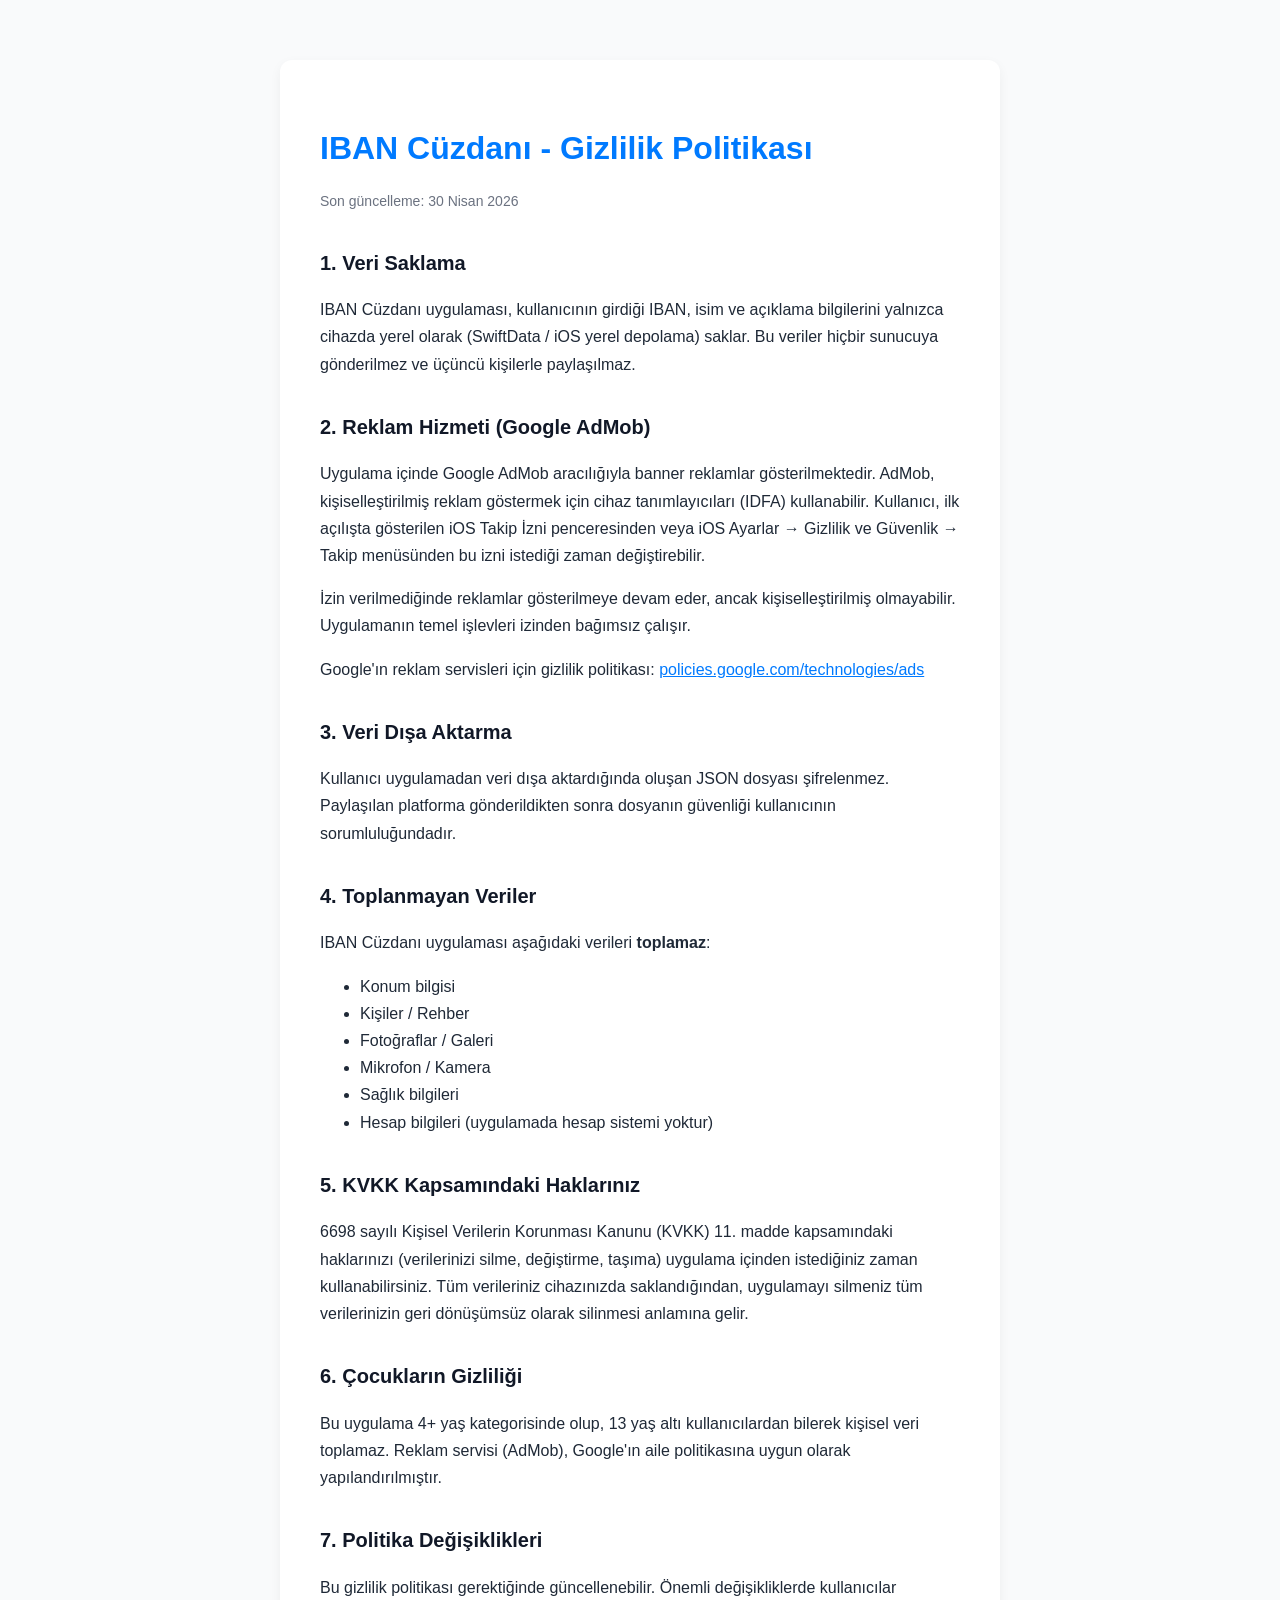
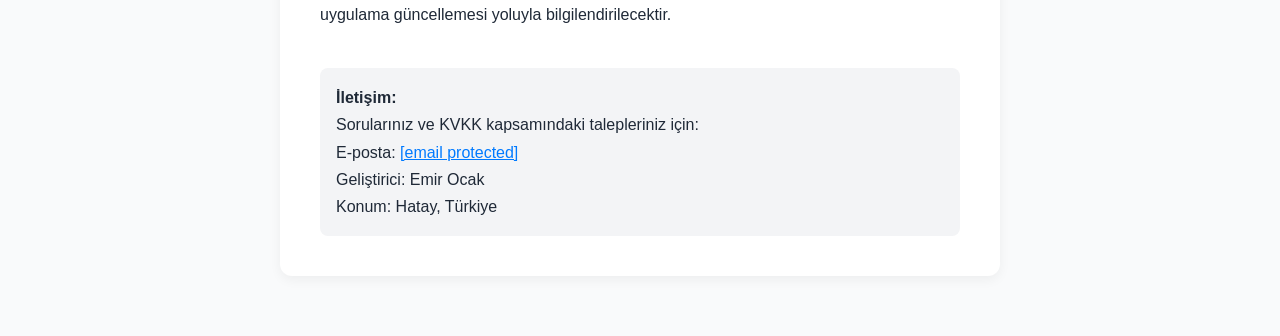
==== privacy.html @ c0865184 "Add files via upload" ====
<!DOCTYPE html>
<html lang="tr">
<head>
    <meta charset="UTF-8">
    <meta name="viewport" content="width=device-width, initial-scale=1.0">
    <title>IBAN Cüzdanı - Gizlilik Politikası</title>
    <style>
        body {
            font-family: -apple-system, BlinkMacSystemFont, 'Segoe UI', Roboto, sans-serif;
            max-width: 720px;
            margin: 40px auto;
            padding: 20px;
            line-height: 1.7;
            color: #1f2937;
            background: #f9fafb;
        }
        .container {
            background: white;
            padding: 40px;
            border-radius: 12px;
            box-shadow: 0 4px 12px rgba(0,0,0,0.05);
        }
        h1 {
            color: #007AFF;
            margin-bottom: 8px;
        }
        h2 {
            color: #111827;
            margin-top: 32px;
            font-size: 20px;
        }
        .updated {
            color: #6b7280;
            font-size: 14px;
            margin-bottom: 24px;
        }
        a { color: #007AFF; }
        .contact {
            margin-top: 40px;
            padding: 16px;
            background: #f3f4f6;
            border-radius: 8px;
        }
    </style>
</head>
<body>
    <div class="container">
        <h1>IBAN Cüzdanı - Gizlilik Politikası</h1>
        <p class="updated">Son güncelleme: 30 Nisan 2026</p>

        <h2>1. Veri Saklama</h2>
        <p>
            IBAN Cüzdanı uygulaması, kullanıcının girdiği IBAN, isim ve açıklama bilgilerini
            yalnızca cihazda yerel olarak (SwiftData / iOS yerel depolama) saklar.
            Bu veriler hiçbir sunucuya gönderilmez ve üçüncü kişilerle paylaşılmaz.
        </p>

        <h2>2. Reklam Hizmeti (Google AdMob)</h2>
        <p>
            Uygulama içinde Google AdMob aracılığıyla banner reklamlar gösterilmektedir.
            AdMob, kişiselleştirilmiş reklam göstermek için cihaz tanımlayıcıları (IDFA)
            kullanabilir. Kullanıcı, ilk açılışta gösterilen iOS Takip İzni penceresinden
            veya iOS Ayarlar → Gizlilik ve Güvenlik → Takip menüsünden bu izni istediği
            zaman değiştirebilir.
        </p>
        <p>
            İzin verilmediğinde reklamlar gösterilmeye devam eder, ancak kişiselleştirilmiş
            olmayabilir. Uygulamanın temel işlevleri izinden bağımsız çalışır.
        </p>
        <p>
            Google'ın reklam servisleri için gizlilik politikası:
            <a href="https://policies.google.com/technologies/ads" target="_blank">
                policies.google.com/technologies/ads
            </a>
        </p>

        <h2>3. Veri Dışa Aktarma</h2>
        <p>
            Kullanıcı uygulamadan veri dışa aktardığında oluşan JSON dosyası şifrelenmez.
            Paylaşılan platforma gönderildikten sonra dosyanın güvenliği kullanıcının
            sorumluluğundadır.
        </p>

        <h2>4. Toplanmayan Veriler</h2>
        <p>
            IBAN Cüzdanı uygulaması aşağıdaki verileri <strong>toplamaz</strong>:
        </p>
        <ul>
            <li>Konum bilgisi</li>
            <li>Kişiler / Rehber</li>
            <li>Fotoğraflar / Galeri</li>
            <li>Mikrofon / Kamera</li>
            <li>Sağlık bilgileri</li>
            <li>Hesap bilgileri (uygulamada hesap sistemi yoktur)</li>
        </ul>

        <h2>5. KVKK Kapsamındaki Haklarınız</h2>
        <p>
            6698 sayılı Kişisel Verilerin Korunması Kanunu (KVKK) 11. madde kapsamındaki
            haklarınızı (verilerinizi silme, değiştirme, taşıma) uygulama içinden
            istediğiniz zaman kullanabilirsiniz. Tüm verileriniz cihazınızda
            saklandığından, uygulamayı silmeniz tüm verilerinizin geri dönüşümsüz olarak
            silinmesi anlamına gelir.
        </p>

        <h2>6. Çocukların Gizliliği</h2>
        <p>
            Bu uygulama 4+ yaş kategorisinde olup, 13 yaş altı kullanıcılardan bilerek
            kişisel veri toplamaz. Reklam servisi (AdMob), Google'ın aile politikasına
            uygun olarak yapılandırılmıştır.
        </p>

        <h2>7. Politika Değişiklikleri</h2>
        <p>
            Bu gizlilik politikası gerektiğinde güncellenebilir. Önemli değişikliklerde
            kullanıcılar uygulama güncellemesi yoluyla bilgilendirilecektir.
        </p>

        <div class="contact">
            <strong>İletişim:</strong><br>
            Sorularınız ve KVKK kapsamındaki talepleriniz için:<br>
            E-posta: <a href="mailto:[email protected]">[email protected]</a><br>
            Geliştirici: Emir Ocak<br>
            Konum: Hatay, Türkiye
        </div>
    </div>
</body>
</html>
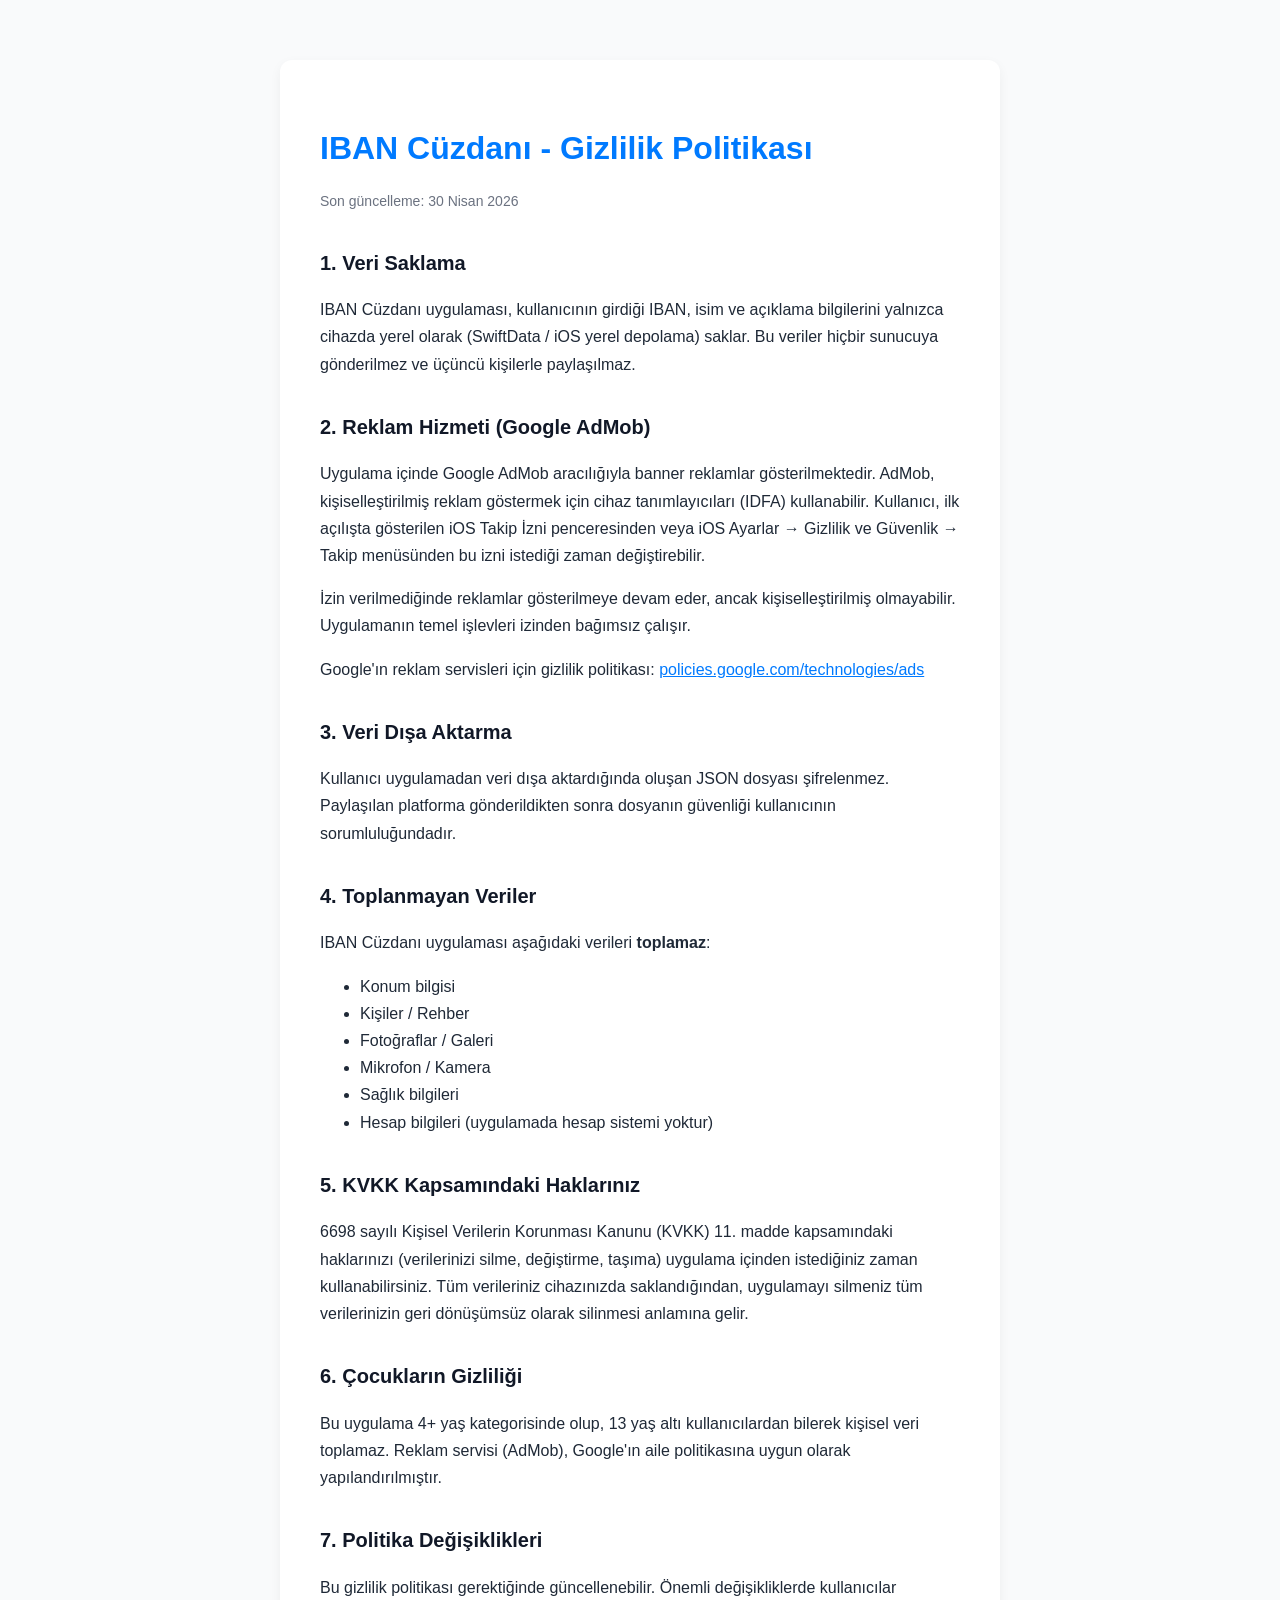
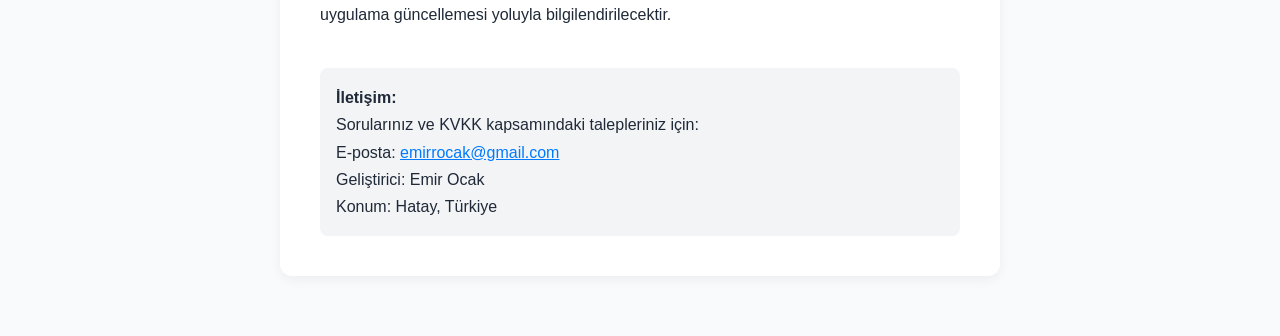
==== commit c448cbe9: "Update privacy.html" ====
--- a/privacy.html
+++ b/privacy.html
@@ -119,7 +119,7 @@
         <div class="contact">
             <strong>İletişim:</strong><br>
             Sorularınız ve KVKK kapsamındaki talepleriniz için:<br>
-            E-posta: <a href="mailto:[email protected]">[email protected]</a><br>
+            E-posta: <a href="mailto:emirrocak@gmail.com">emirrocak@gmail.com</a><br>
             Geliştirici: Emir Ocak<br>
             Konum: Hatay, Türkiye
         </div>
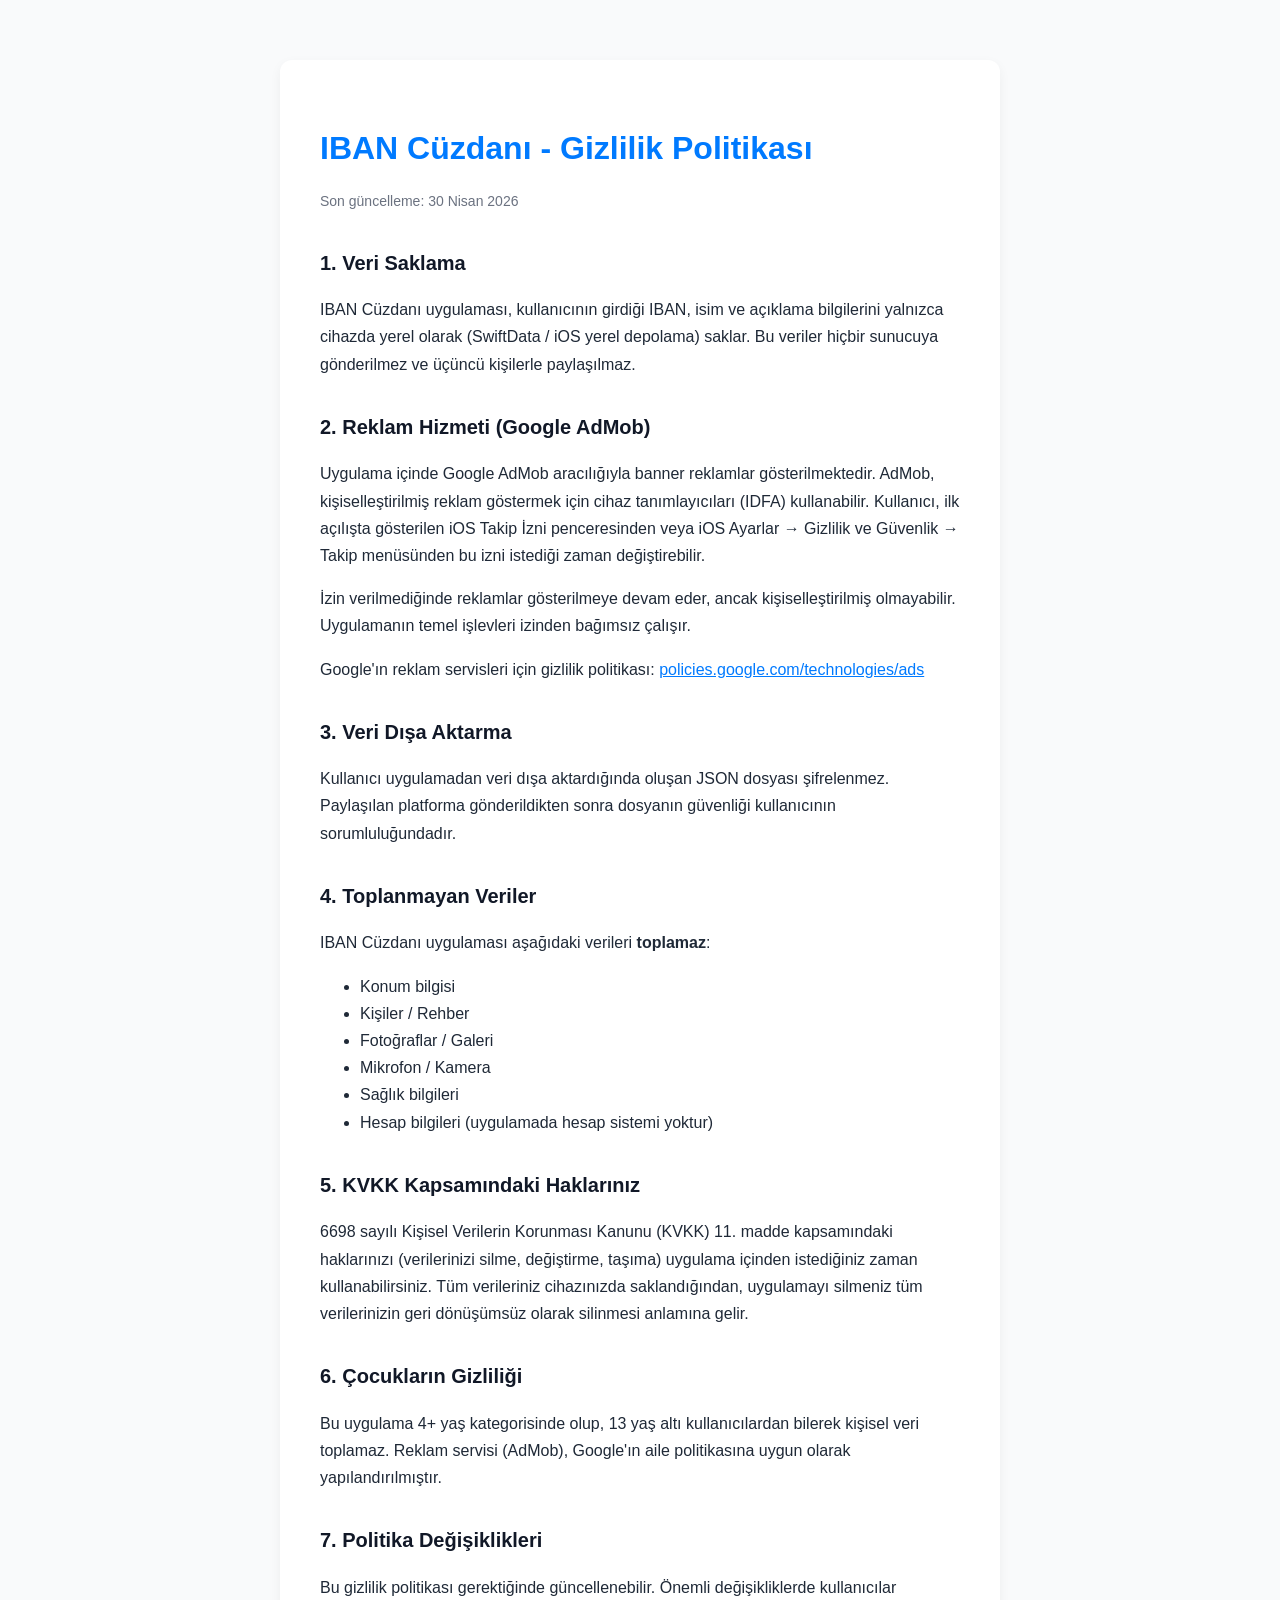
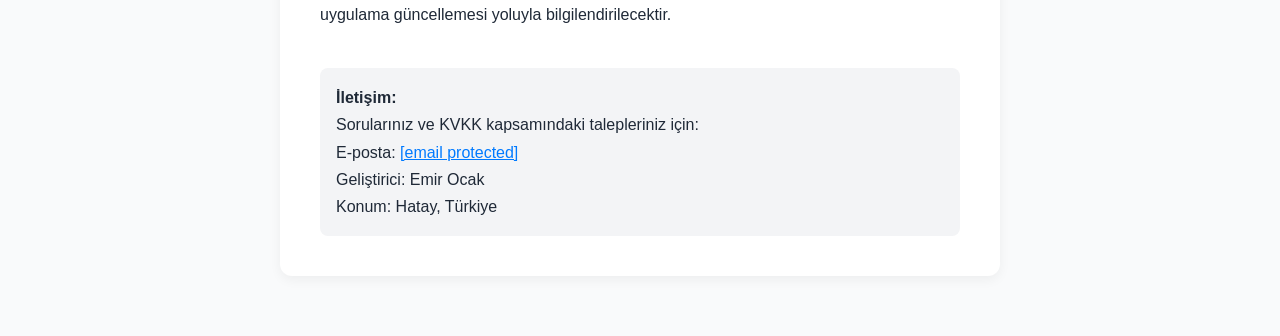
==== commit 09342fb1: "Add files via upload" ====
--- a/privacy.html
+++ b/privacy.html
@@ -119,7 +119,7 @@
         <div class="contact">
             <strong>İletişim:</strong><br>
             Sorularınız ve KVKK kapsamındaki talepleriniz için:<br>
-            E-posta: <a href="mailto:emirrocak@gmail.com">emirrocak@gmail.com</a><br>
+            E-posta: <a href="mailto:[email protected]">[email protected]</a><br>
             Geliştirici: Emir Ocak<br>
             Konum: Hatay, Türkiye
         </div>
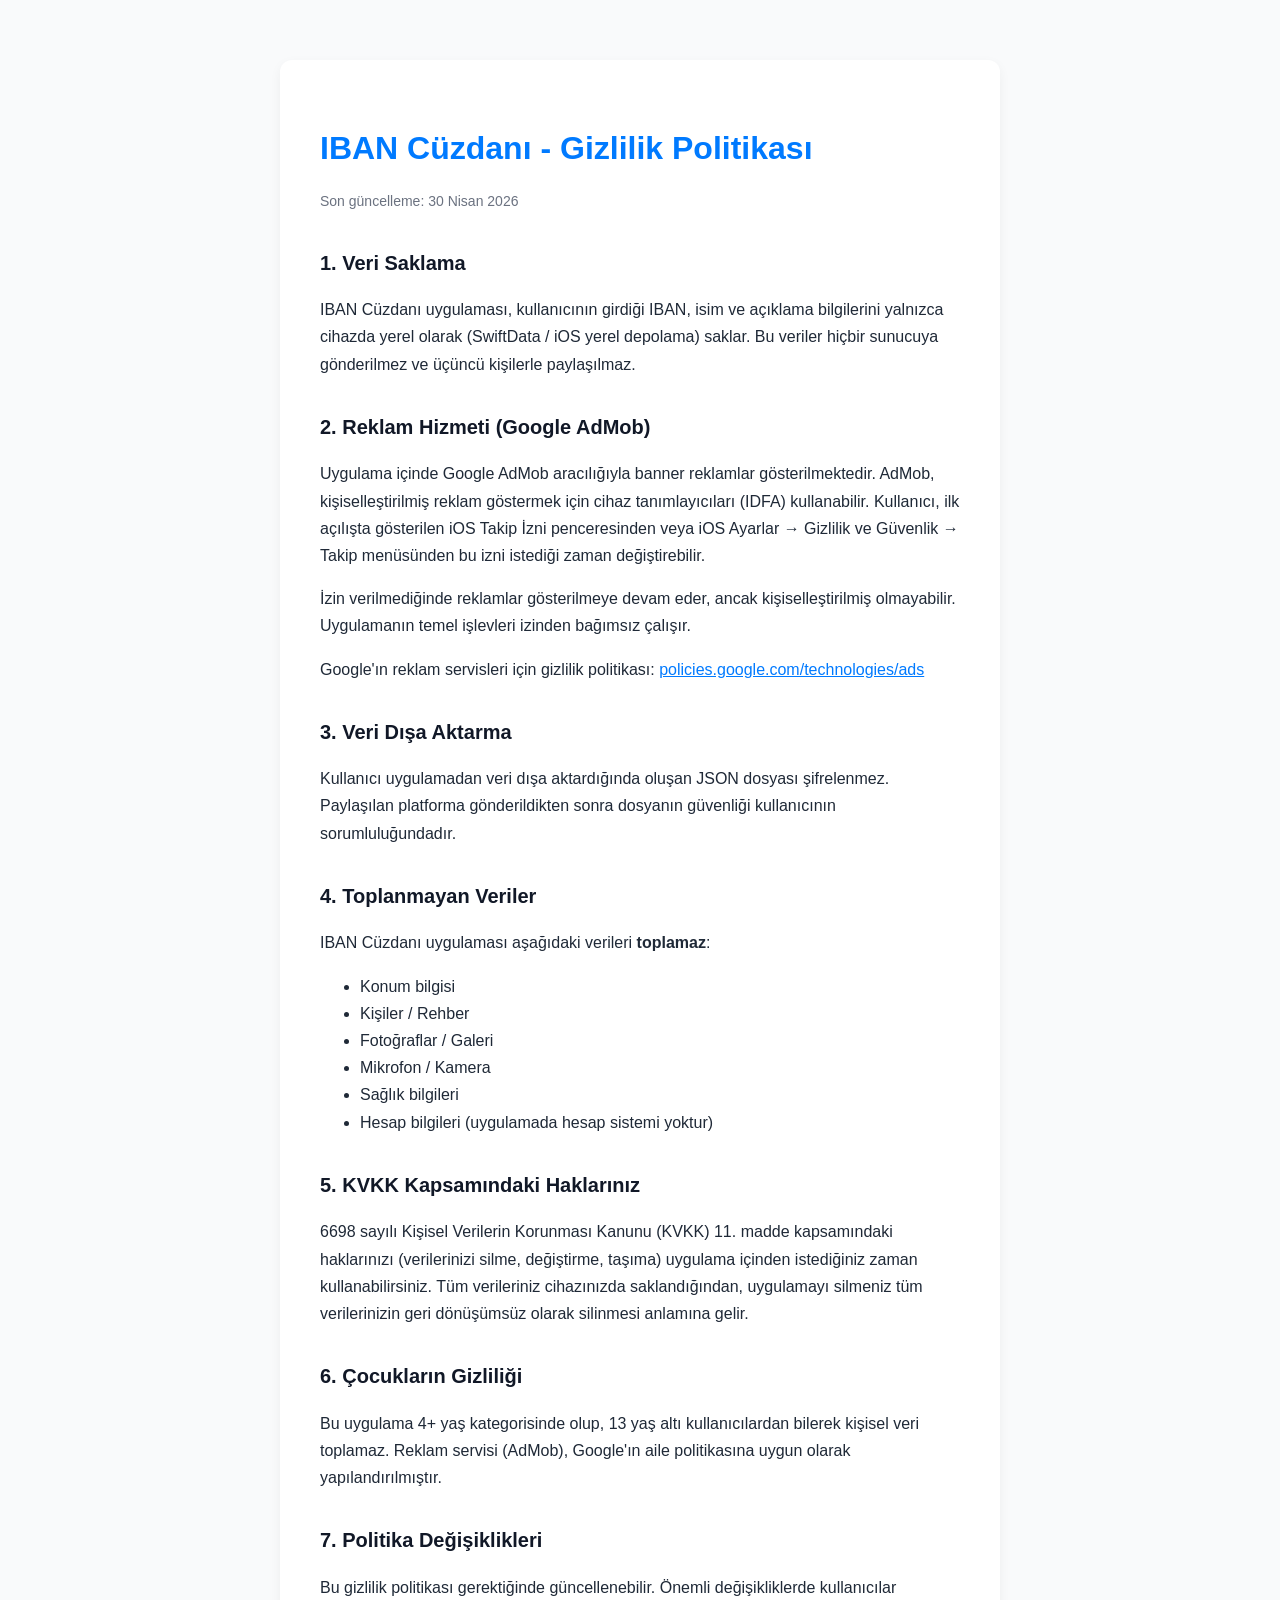
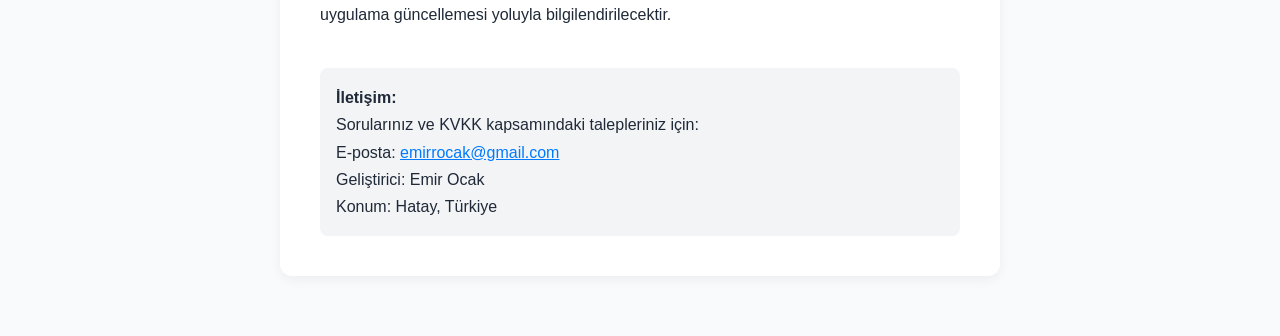
==== commit b72b4cb3: "Update privacy.html" ====
--- a/privacy.html
+++ b/privacy.html
@@ -119,7 +119,7 @@
         <div class="contact">
             <strong>İletişim:</strong><br>
             Sorularınız ve KVKK kapsamındaki talepleriniz için:<br>
-            E-posta: <a href="mailto:[email protected]">[email protected]</a><br>
+            E-posta: <a href="mailto:emirrocak@gmail.com">emirrocak@gmail.com</a><br>
             Geliştirici: Emir Ocak<br>
             Konum: Hatay, Türkiye
         </div>
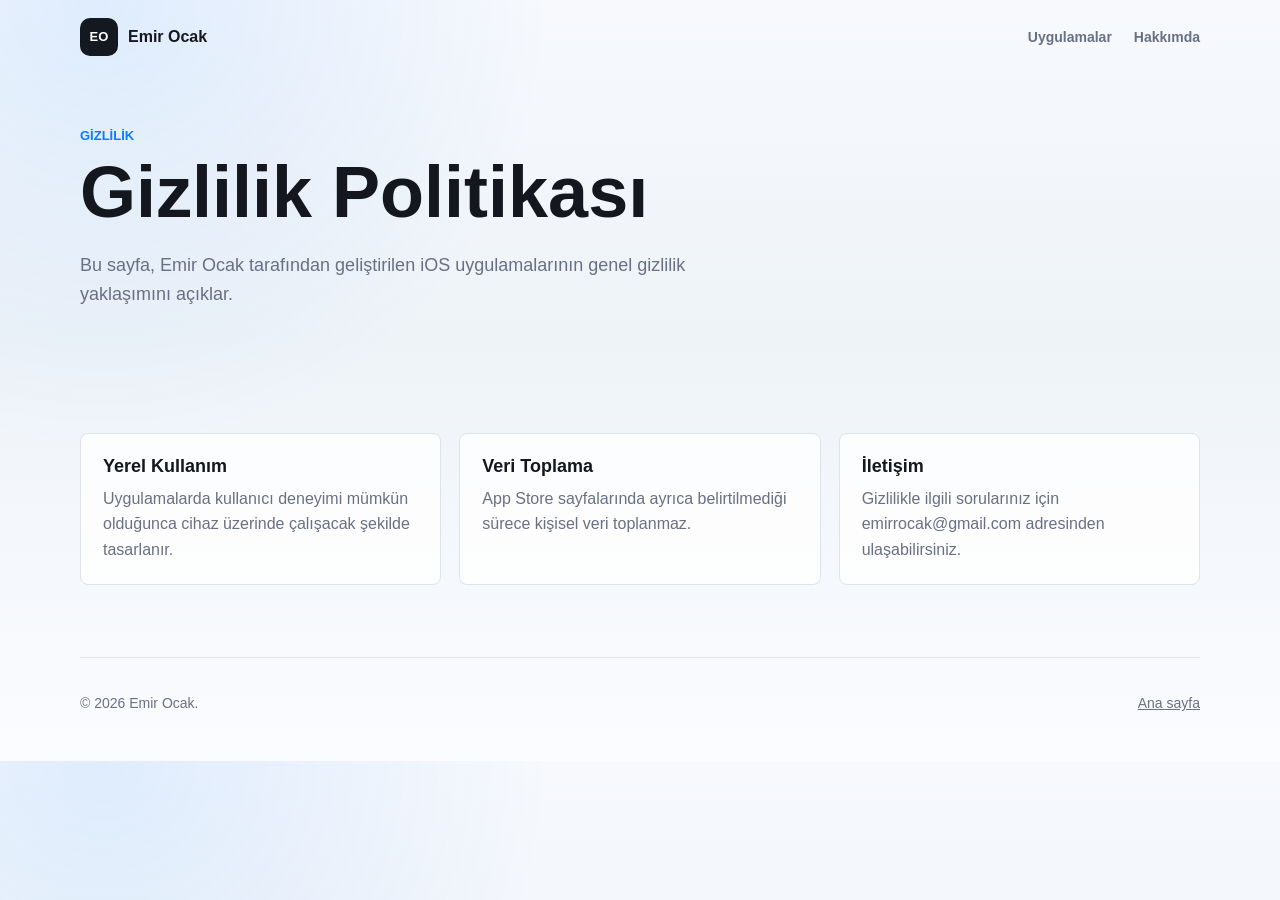
==== commit 29fa715d: "Add files via upload" ====
--- a/privacy.html
+++ b/privacy.html
@@ -1,128 +1,53 @@
 <!DOCTYPE html>
 <html lang="tr">
 <head>
-    <meta charset="UTF-8">
-    <meta name="viewport" content="width=device-width, initial-scale=1.0">
-    <title>IBAN Cüzdanı - Gizlilik Politikası</title>
-    <style>
-        body {
-            font-family: -apple-system, BlinkMacSystemFont, 'Segoe UI', Roboto, sans-serif;
-            max-width: 720px;
-            margin: 40px auto;
-            padding: 20px;
-            line-height: 1.7;
-            color: #1f2937;
-            background: #f9fafb;
-        }
-        .container {
-            background: white;
-            padding: 40px;
-            border-radius: 12px;
-            box-shadow: 0 4px 12px rgba(0,0,0,0.05);
-        }
-        h1 {
-            color: #007AFF;
-            margin-bottom: 8px;
-        }
-        h2 {
-            color: #111827;
-            margin-top: 32px;
-            font-size: 20px;
-        }
-        .updated {
-            color: #6b7280;
-            font-size: 14px;
-            margin-bottom: 24px;
-        }
-        a { color: #007AFF; }
-        .contact {
-            margin-top: 40px;
-            padding: 16px;
-            background: #f3f4f6;
-            border-radius: 8px;
-        }
-    </style>
+  <meta charset="UTF-8">
+  <meta name="viewport" content="width=device-width, initial-scale=1.0">
+  <title>Gizlilik Politikası - Emir Ocak</title>
+  <meta name="description" content="Emir Ocak iOS uygulamaları için gizlilik politikası.">
+  <link rel="icon" href="assets/favicon.svg" type="image/svg+xml">
+  <link rel="stylesheet" href="styles.css">
 </head>
 <body>
-    <div class="container">
-        <h1>IBAN Cüzdanı - Gizlilik Politikası</h1>
-        <p class="updated">Son güncelleme: 30 Nisan 2026</p>
+  <header class="site-header">
+    <nav class="nav" aria-label="Ana menü">
+      <a class="brand" href="index.html"><span class="brand-mark">EO</span><span>Emir Ocak</span></a>
+      <div class="nav-links">
+        <a href="index.html#apps">Uygulamalar</a>
+        <a href="index.html#about">Hakkımda</a>
+      </div>
+    </nav>
+    <section class="hero detail-hero">
+      <div class="hero-copy">
+        <p class="eyebrow">Gizlilik</p>
+        <h1>Gizlilik Politikası</h1>
+        <p class="hero-text">Bu sayfa, Emir Ocak tarafından geliştirilen iOS uygulamalarının genel gizlilik yaklaşımını açıklar.</p>
+      </div>
+    </section>
+  </header>
 
-        <h2>1. Veri Saklama</h2>
-        <p>
-            IBAN Cüzdanı uygulaması, kullanıcının girdiği IBAN, isim ve açıklama bilgilerini
-            yalnızca cihazda yerel olarak (SwiftData / iOS yerel depolama) saklar.
-            Bu veriler hiçbir sunucuya gönderilmez ve üçüncü kişilerle paylaşılmaz.
-        </p>
+  <main>
+    <section class="section">
+      <div class="feature-grid">
+        <article class="feature-item">
+          <h3>Yerel Kullanım</h3>
+          <p>Uygulamalarda kullanıcı deneyimi mümkün olduğunca cihaz üzerinde çalışacak şekilde tasarlanır.</p>
+        </article>
+        <article class="feature-item">
+          <h3>Veri Toplama</h3>
+          <p>App Store sayfalarında ayrıca belirtilmediği sürece kişisel veri toplanmaz.</p>
+        </article>
+        <article class="feature-item">
+          <h3>İletişim</h3>
+          <p>Gizlilikle ilgili sorularınız için emirrocak@gmail.com adresinden ulaşabilirsiniz.</p>
+        </article>
+      </div>
+    </section>
+  </main>
 
-        <h2>2. Reklam Hizmeti (Google AdMob)</h2>
-        <p>
-            Uygulama içinde Google AdMob aracılığıyla banner reklamlar gösterilmektedir.
-            AdMob, kişiselleştirilmiş reklam göstermek için cihaz tanımlayıcıları (IDFA)
-            kullanabilir. Kullanıcı, ilk açılışta gösterilen iOS Takip İzni penceresinden
-            veya iOS Ayarlar → Gizlilik ve Güvenlik → Takip menüsünden bu izni istediği
-            zaman değiştirebilir.
-        </p>
-        <p>
-            İzin verilmediğinde reklamlar gösterilmeye devam eder, ancak kişiselleştirilmiş
-            olmayabilir. Uygulamanın temel işlevleri izinden bağımsız çalışır.
-        </p>
-        <p>
-            Google'ın reklam servisleri için gizlilik politikası:
-            <a href="https://policies.google.com/technologies/ads" target="_blank">
-                policies.google.com/technologies/ads
-            </a>
-        </p>
-
-        <h2>3. Veri Dışa Aktarma</h2>
-        <p>
-            Kullanıcı uygulamadan veri dışa aktardığında oluşan JSON dosyası şifrelenmez.
-            Paylaşılan platforma gönderildikten sonra dosyanın güvenliği kullanıcının
-            sorumluluğundadır.
-        </p>
-
-        <h2>4. Toplanmayan Veriler</h2>
-        <p>
-            IBAN Cüzdanı uygulaması aşağıdaki verileri <strong>toplamaz</strong>:
-        </p>
-        <ul>
-            <li>Konum bilgisi</li>
-            <li>Kişiler / Rehber</li>
-            <li>Fotoğraflar / Galeri</li>
-            <li>Mikrofon / Kamera</li>
-            <li>Sağlık bilgileri</li>
-            <li>Hesap bilgileri (uygulamada hesap sistemi yoktur)</li>
-        </ul>
-
-        <h2>5. KVKK Kapsamındaki Haklarınız</h2>
-        <p>
-            6698 sayılı Kişisel Verilerin Korunması Kanunu (KVKK) 11. madde kapsamındaki
-            haklarınızı (verilerinizi silme, değiştirme, taşıma) uygulama içinden
-            istediğiniz zaman kullanabilirsiniz. Tüm verileriniz cihazınızda
-            saklandığından, uygulamayı silmeniz tüm verilerinizin geri dönüşümsüz olarak
-            silinmesi anlamına gelir.
-        </p>
-
-        <h2>6. Çocukların Gizliliği</h2>
-        <p>
-            Bu uygulama 4+ yaş kategorisinde olup, 13 yaş altı kullanıcılardan bilerek
-            kişisel veri toplamaz. Reklam servisi (AdMob), Google'ın aile politikasına
-            uygun olarak yapılandırılmıştır.
-        </p>
-
-        <h2>7. Politika Değişiklikleri</h2>
-        <p>
-            Bu gizlilik politikası gerektiğinde güncellenebilir. Önemli değişikliklerde
-            kullanıcılar uygulama güncellemesi yoluyla bilgilendirilecektir.
-        </p>
-
-        <div class="contact">
-            <strong>İletişim:</strong><br>
-            Sorularınız ve KVKK kapsamındaki talepleriniz için:<br>
-            E-posta: <a href="mailto:emirrocak@gmail.com">emirrocak@gmail.com</a><br>
-            Geliştirici: Emir Ocak<br>
-            Konum: Hatay, Türkiye
-        </div>
-    </div>
+  <footer class="footer">
+    <p>© 2026 Emir Ocak.</p>
+    <p><a href="index.html">Ana sayfa</a></p>
+  </footer>
 </body>
 </html>
--- a/styles.css
+++ b/styles.css
@@ -0,0 +1,584 @@
+:root {
+  color-scheme: light;
+  --ink: #15171f;
+  --muted: #687083;
+  --line: #dfe4ec;
+  --paper: #fbfcff;
+  --surface: #ffffff;
+  --blue: #0a7cff;
+  --green: #0c8f67;
+  --coral: #d65f45;
+  --gold: #bb7a10;
+  --violet: #6651b8;
+  --shadow: 0 22px 70px rgba(28, 35, 54, 0.12);
+}
+
+* {
+  box-sizing: border-box;
+}
+
+html {
+  scroll-behavior: smooth;
+}
+
+body {
+  margin: 0;
+  font-family: -apple-system, BlinkMacSystemFont, "Segoe UI", Roboto, Arial, sans-serif;
+  color: var(--ink);
+  background:
+    radial-gradient(circle at 8% 0%, rgba(10, 124, 255, 0.10), transparent 28rem),
+    linear-gradient(180deg, #f7f9fd 0%, #eef3f8 44%, #fbfcff 100%);
+  line-height: 1.6;
+}
+
+a {
+  color: inherit;
+}
+
+.site-header,
+.section,
+.footer {
+  width: min(1120px, calc(100% - 40px));
+  margin: 0 auto;
+}
+
+.nav {
+  min-height: 74px;
+  display: flex;
+  align-items: center;
+  justify-content: space-between;
+  gap: 20px;
+}
+
+.brand {
+  display: inline-flex;
+  align-items: center;
+  gap: 10px;
+  text-decoration: none;
+  font-weight: 800;
+}
+
+.brand-mark {
+  width: 38px;
+  height: 38px;
+  display: grid;
+  place-items: center;
+  border-radius: 10px;
+  color: #fff;
+  background: #141821;
+  font-size: 13px;
+}
+
+.nav-links {
+  display: flex;
+  align-items: center;
+  gap: 22px;
+  color: var(--muted);
+  font-size: 14px;
+  font-weight: 650;
+}
+
+.nav-links a {
+  text-decoration: none;
+}
+
+.nav-links a:hover {
+  color: var(--ink);
+}
+
+.hero {
+  min-height: 620px;
+  display: grid;
+  grid-template-columns: minmax(0, 1.02fr) minmax(360px, 0.98fr);
+  align-items: center;
+  gap: 48px;
+  padding: 52px 0 74px;
+}
+
+.eyebrow {
+  margin: 0 0 10px;
+  color: var(--blue);
+  font-size: 13px;
+  font-weight: 800;
+  letter-spacing: 0;
+  text-transform: uppercase;
+}
+
+h1,
+h2,
+h3,
+p {
+  overflow-wrap: anywhere;
+}
+
+h1 {
+  max-width: 720px;
+  margin: 0;
+  font-size: clamp(40px, 7vw, 72px);
+  line-height: 0.98;
+  letter-spacing: 0;
+}
+
+h2 {
+  margin: 0;
+  font-size: 38px;
+  line-height: 1.08;
+  letter-spacing: 0;
+}
+
+h3 {
+  margin: 0 0 8px;
+  font-size: 20px;
+  line-height: 1.2;
+}
+
+.hero-text {
+  max-width: 620px;
+  margin: 24px 0 0;
+  color: var(--muted);
+  font-size: 18px;
+}
+
+.hero-actions,
+.card-actions,
+.about-links {
+  display: flex;
+  flex-wrap: wrap;
+  align-items: center;
+  gap: 12px;
+}
+
+.hero-actions {
+  margin-top: 32px;
+}
+
+.button,
+.store-link,
+.text-link {
+  min-height: 44px;
+  display: inline-flex;
+  align-items: center;
+  justify-content: center;
+  text-decoration: none;
+  font-weight: 750;
+}
+
+.button,
+.store-link {
+  border-radius: 12px;
+  padding: 12px 18px;
+}
+
+.button.primary,
+.store-link {
+  color: #fff;
+  background: #11151d;
+}
+
+.button.secondary {
+  color: #11151d;
+  background: rgba(255, 255, 255, 0.72);
+  border: 1px solid var(--line);
+}
+
+.text-link {
+  color: var(--blue);
+}
+
+.button:hover,
+.store-link:hover {
+  transform: translateY(-1px);
+}
+
+.device-wall {
+  min-height: 500px;
+  position: relative;
+  display: grid;
+  grid-template-columns: repeat(2, minmax(150px, 1fr));
+  gap: 18px;
+  align-items: center;
+}
+
+.device-card {
+  min-height: 220px;
+  padding: 22px;
+  border: 1px solid rgba(255, 255, 255, 0.56);
+  border-radius: 30px;
+  color: #fff;
+  box-shadow: var(--shadow);
+  display: flex;
+  flex-direction: column;
+  justify-content: flex-end;
+  isolation: isolate;
+  overflow: hidden;
+  position: relative;
+}
+
+.device-card::before {
+  content: "";
+  position: absolute;
+  inset: 14px;
+  z-index: -1;
+  border-radius: 22px;
+  border: 1px solid rgba(255, 255, 255, 0.28);
+}
+
+.device-card span {
+  position: absolute;
+  top: 28px;
+  left: 26px;
+  width: 58px;
+  height: 58px;
+  display: grid;
+  place-items: center;
+  border-radius: 16px;
+  color: #11151d;
+  background: rgba(255, 255, 255, 0.92);
+  font-size: 28px;
+  font-weight: 850;
+}
+
+.device-card strong {
+  display: block;
+  font-size: 22px;
+  line-height: 1.05;
+}
+
+.device-card small {
+  display: block;
+  margin-top: 8px;
+  color: rgba(255, 255, 255, 0.82);
+  font-weight: 650;
+}
+
+.device-card.blue {
+  background: linear-gradient(145deg, #0a7cff, #143e8e);
+  transform: translateY(32px);
+}
+
+.device-card.green {
+  background: linear-gradient(145deg, #0c8f67, #155f57);
+}
+
+.device-card.coral {
+  background: linear-gradient(145deg, #d65f45, #8d3c4a);
+}
+
+.device-card.dark {
+  background: linear-gradient(145deg, #141821, #3b414f);
+  transform: translateY(-28px);
+}
+
+.intro-strip {
+  display: grid;
+  grid-template-columns: repeat(3, 1fr);
+  gap: 1px;
+  overflow: hidden;
+  border: 1px solid var(--line);
+  border-radius: 18px;
+  background: var(--line);
+  box-shadow: 0 18px 60px rgba(28, 35, 54, 0.08);
+}
+
+.intro-strip div {
+  padding: 24px;
+  background: rgba(255, 255, 255, 0.72);
+}
+
+.intro-strip strong,
+.intro-strip span {
+  display: block;
+}
+
+.intro-strip strong {
+  font-size: 26px;
+  line-height: 1.1;
+}
+
+.intro-strip span {
+  margin-top: 4px;
+  color: var(--muted);
+}
+
+.section {
+  padding: 72px 0;
+}
+
+.section-heading {
+  margin-bottom: 26px;
+}
+
+.product-grid {
+  display: grid;
+  grid-template-columns: repeat(3, minmax(0, 1fr));
+  gap: 18px;
+}
+
+.product-card {
+  min-height: 326px;
+  display: flex;
+  flex-direction: column;
+  padding: 22px;
+  border: 1px solid var(--line);
+  border-radius: 8px;
+  background: rgba(255, 255, 255, 0.82);
+  box-shadow: 0 16px 48px rgba(28, 35, 54, 0.08);
+}
+
+.app-icon {
+  width: 66px;
+  height: 66px;
+  display: grid;
+  place-items: center;
+  border-radius: 16px;
+  color: #fff;
+  font-size: 29px;
+  font-weight: 850;
+}
+
+.app-icon.iban { background: linear-gradient(145deg, #0a7cff, #143e8e); }
+.app-icon.debt { background: linear-gradient(145deg, #11151d, #424b5c); }
+.app-icon.drive { background: linear-gradient(145deg, #0c8f67, #155f57); }
+.app-icon.kitchen { background: linear-gradient(145deg, #d65f45, #9b4935); }
+.app-icon.card { background: linear-gradient(145deg, #6651b8, #2d2e72); }
+.app-icon.prayer { background: linear-gradient(145deg, #bb7a10, #75561c); }
+.app-icon.game { background: linear-gradient(145deg, #141821, #5c6678); }
+
+.product-body {
+  margin-top: 22px;
+  flex: 1;
+}
+
+.category {
+  margin: 0 0 5px;
+  color: var(--muted);
+  font-size: 13px;
+  font-weight: 750;
+}
+
+.product-body p:not(.category) {
+  margin: 0;
+  color: var(--muted);
+}
+
+.card-actions {
+  margin-top: 24px;
+  justify-content: space-between;
+}
+
+.store-link {
+  min-width: 116px;
+  font-size: 14px;
+}
+
+.game-section {
+  display: grid;
+  grid-template-columns: 1fr 1fr;
+  gap: 42px;
+  align-items: center;
+  border-top: 1px solid var(--line);
+  border-bottom: 1px solid var(--line);
+}
+
+.game-copy p:not(.eyebrow) {
+  max-width: 560px;
+  color: var(--muted);
+  font-size: 17px;
+}
+
+.game-visual {
+  height: 350px;
+  display: grid;
+  align-content: center;
+  gap: 16px;
+  overflow: hidden;
+}
+
+.game-visual span {
+  display: block;
+  height: 34px;
+  border-radius: 8px;
+  background: #141821;
+  box-shadow: 0 14px 35px rgba(28, 35, 54, 0.16);
+}
+
+.game-visual span:nth-child(1) { width: 62%; margin-left: 8%; }
+.game-visual span:nth-child(2) { width: 72%; margin-left: 22%; background: #0a7cff; }
+.game-visual span:nth-child(3) { width: 58%; margin-left: 0; background: #d65f45; }
+.game-visual span:nth-child(4) { width: 82%; margin-left: 12%; background: #0c8f67; }
+.game-visual span:nth-child(5) { width: 64%; margin-left: 30%; }
+
+.about {
+  max-width: 850px;
+  margin-left: auto;
+  margin-right: auto;
+  text-align: center;
+}
+
+.about > p {
+  margin: 0;
+  color: var(--muted);
+  font-size: 18px;
+}
+
+.about-links {
+  justify-content: center;
+  margin-top: 24px;
+}
+
+.about-links a {
+  color: var(--blue);
+  font-weight: 750;
+  text-decoration: none;
+}
+
+.footer {
+  display: flex;
+  justify-content: space-between;
+  gap: 16px;
+  padding: 34px 0 46px;
+  border-top: 1px solid var(--line);
+  color: var(--muted);
+  font-size: 14px;
+}
+
+.footer p {
+  margin: 0;
+}
+
+.detail-hero {
+  min-height: auto;
+  grid-template-columns: minmax(0, 0.95fr) minmax(260px, 0.55fr);
+  padding-bottom: 52px;
+}
+
+.detail-panel {
+  padding: 28px;
+  border: 1px solid var(--line);
+  border-radius: 8px;
+  background: rgba(255, 255, 255, 0.82);
+  box-shadow: var(--shadow);
+}
+
+.detail-icon {
+  width: 92px;
+  height: 92px;
+  margin-bottom: 22px;
+  border-radius: 22px;
+  font-size: 42px;
+}
+
+.detail-list {
+  display: grid;
+  gap: 14px;
+  padding: 0;
+  margin: 28px 0 0;
+  list-style: none;
+}
+
+.detail-list li {
+  padding: 16px 0;
+  border-top: 1px solid var(--line);
+}
+
+.detail-list strong {
+  display: block;
+  margin-bottom: 3px;
+}
+
+.detail-list span {
+  color: var(--muted);
+}
+
+.feature-grid {
+  display: grid;
+  grid-template-columns: repeat(3, minmax(0, 1fr));
+  gap: 18px;
+}
+
+.feature-item {
+  padding: 22px;
+  border: 1px solid var(--line);
+  border-radius: 8px;
+  background: rgba(255, 255, 255, 0.82);
+}
+
+.feature-item h3 {
+  font-size: 18px;
+}
+
+.feature-item p {
+  margin: 0;
+  color: var(--muted);
+}
+
+@media (max-width: 900px) {
+  .hero,
+  .detail-hero,
+  .game-section {
+    grid-template-columns: 1fr;
+  }
+
+  .hero {
+    min-height: auto;
+    padding-top: 28px;
+  }
+
+  .device-wall {
+    min-height: 420px;
+  }
+
+  .product-grid,
+  .feature-grid {
+    grid-template-columns: repeat(2, minmax(0, 1fr));
+  }
+}
+
+@media (max-width: 680px) {
+  .site-header,
+  .section,
+  .footer {
+    width: min(100% - 28px, 1120px);
+  }
+
+  .nav {
+    align-items: flex-start;
+    flex-direction: column;
+    padding: 18px 0;
+  }
+
+  .nav-links {
+    width: 100%;
+    gap: 12px;
+    overflow-x: auto;
+    padding-bottom: 4px;
+  }
+
+  h1 {
+    font-size: 42px;
+  }
+
+  h2 {
+    font-size: 30px;
+  }
+
+  .device-wall,
+  .product-grid,
+  .intro-strip,
+  .feature-grid {
+    grid-template-columns: 1fr;
+  }
+
+  .device-card {
+    min-height: 170px;
+    transform: none !important;
+  }
+
+  .section {
+    padding: 48px 0;
+  }
+
+  .footer {
+    flex-direction: column;
+  }
+}
